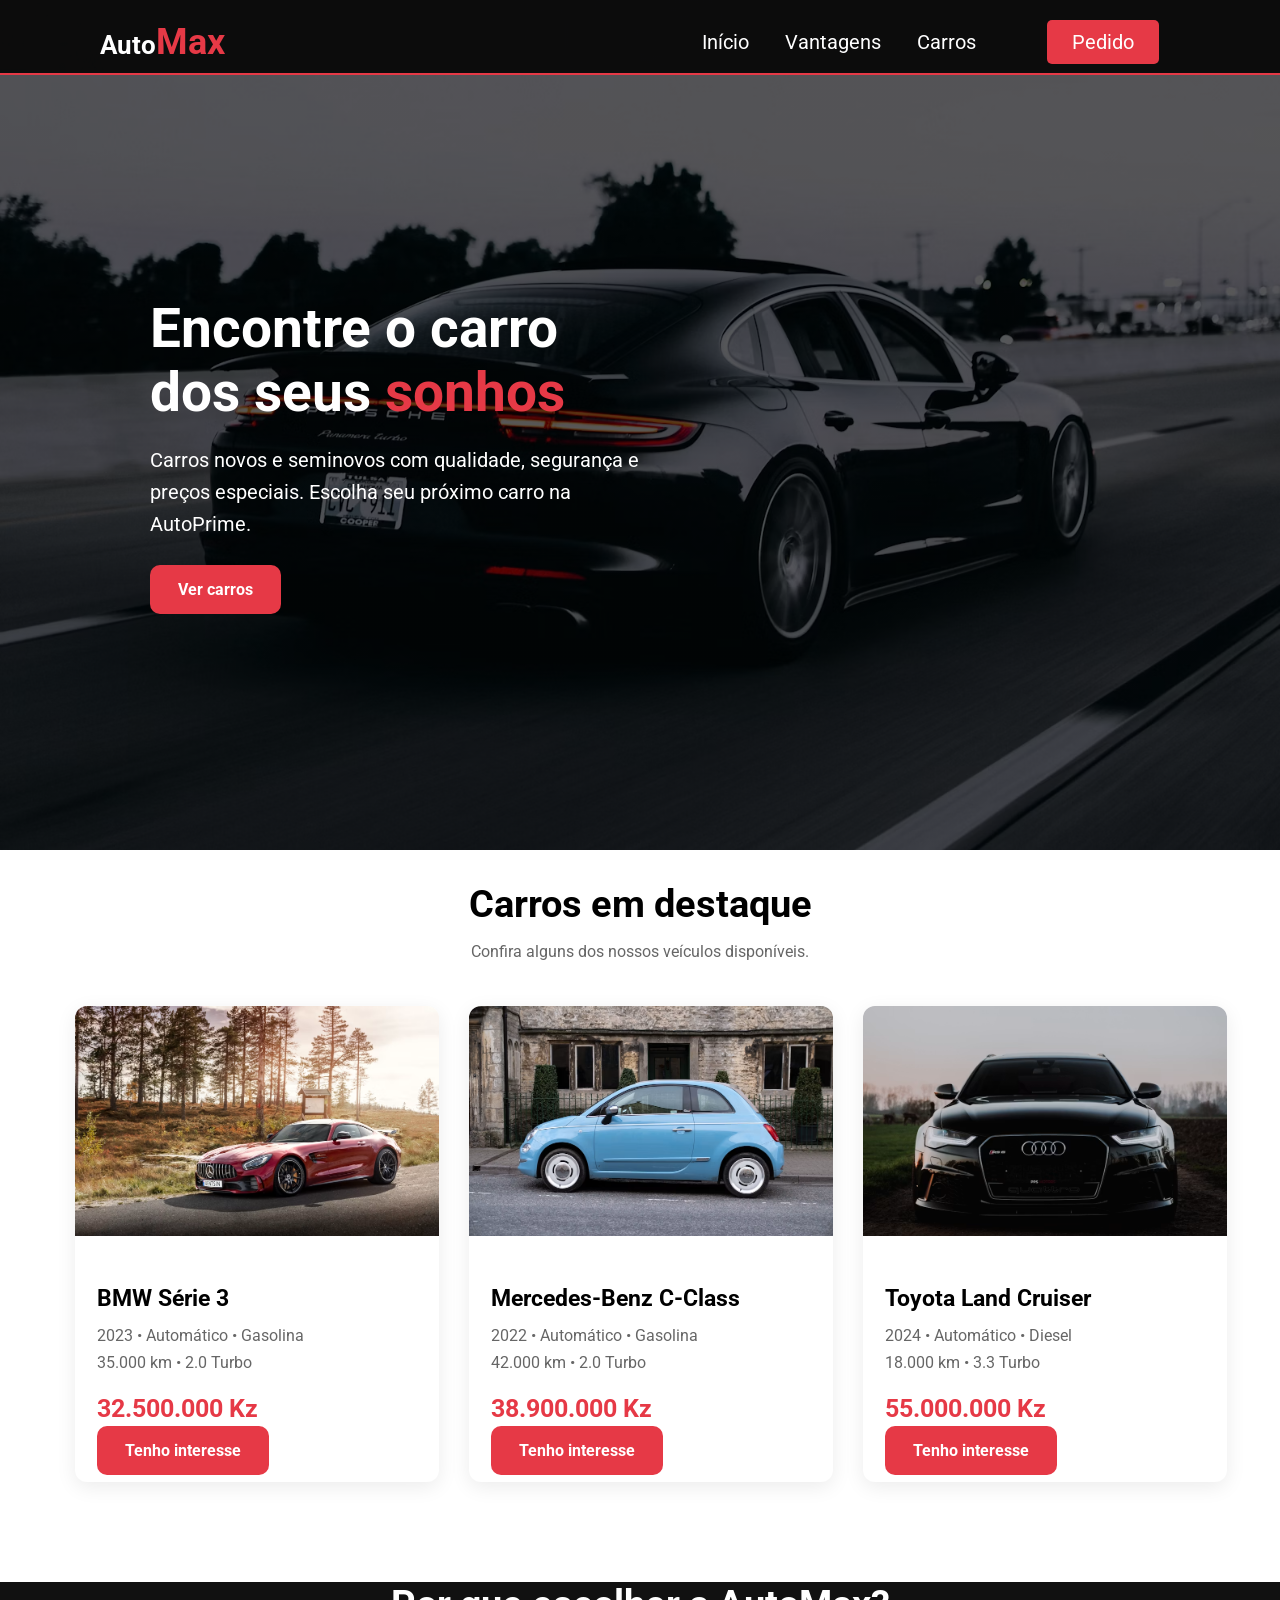
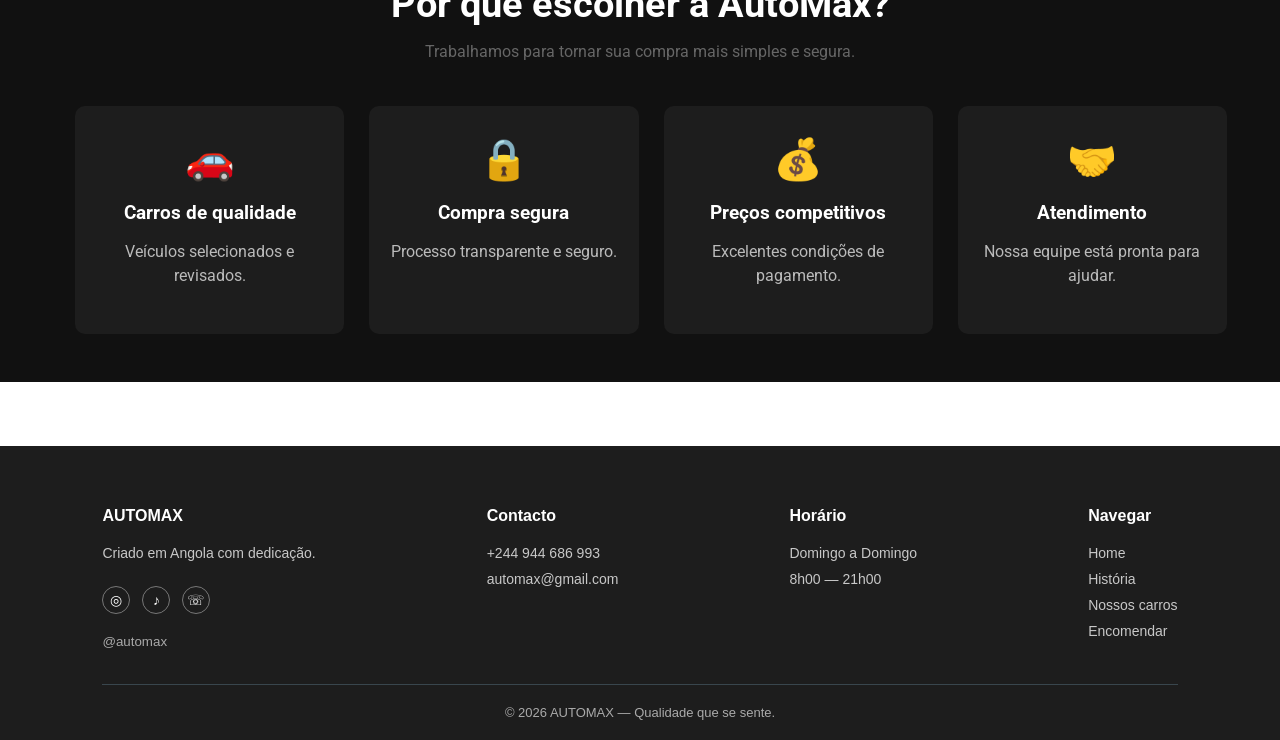
==== index.html @ fa8599f4 "Primeiro commit" ====
<!DOCTYPE html>
<html lang="bt-br">
<head>
    <meta charset="UTF-8">
    <meta name="viewport" content="width=device-width, initial-scale=1.0">
    <link rel="stylesheet" href="estilo.css">
    <title>AutoMax - Venda de Carros</title>
</head>
<body>
  <header>
        <nav class="navbar">
       <div class="logo">
           <h1>Auto<small>Max</small></h1>
       </div>

       <div class="menu">
        <a href="index.html">Início</a>
        <a href="#vantagens">Vantagens</a>
        <a href="Nossos carros.html">Carros</a>
        <a id="botao" href="pedido.html">Pedido</a>
       </div>
    </nav>
  </header>

  <section class="hero">
    <div class="hero-content">


       <h1>Encontre o carro dos seus <span>sonhos</span></h1>

            <p>
                Carros novos e seminovos com qualidade, segurança
                e preços especiais. Escolha seu próximo carro na AutoPrime.
            </p>

            <a href="Nossos carros.html" class="btn">
                Ver carros
            </a>
    </div>
  </section>
     
  <section style="margin-bottom: 100px;" class="car">
    <div class="titulo">
      <h2>Carros em destaque</h2>

      <p>Confira alguns dos nossos veículos disponíveis.</p>
    </div>

      <div class="cars">

            <!-- CARRO 1 -->

            <div class="car-card">

                <img
                    class="car-image"
                    src="carro1.avif"
                    alt="BMW Série 3">

                <div class="car-info">

                    <h3>BMW Série 3</h3>

                    <div class="car-details">
                        2023 • Automático • Gasolina<br>
                        35.000 km • 2.0 Turbo
                    </div>

                    <div class="price">
                        32.500.000 Kz
                    </div>

                    <a href="pedido.html" class="bt">
                        Tenho interesse
                    </a>

                </div>

            </div>


            <!-- CARRO 2 -->

            <div class="car-card">

                <img
                    class="car-image"
                    src="carro2.avif"
                    alt="Mercedes Benz"
                >

                <div class="car-info">

                    <h3>Mercedes-Benz C-Class</h3>

                    <div class="car-details">
                        2022 • Automático • Gasolina<br>
                        42.000 km • 2.0 Turbo
                    </div>

                    <div class="price">
                        38.900.000 Kz
                    </div>

                    <a href="pedido.html" class="bt">
                        Tenho interesse
                    </a>

                </div>

            </div>


            <!-- CARRO 3 -->

            <div class="car-card">

                <img
                    class="car-image"
                    src="carro3.avif"
                    alt="SUV">

                <div class="car-info">

                    <h3>Toyota Land Cruiser</h3>

                    <div class="car-details">
                        2024 • Automático • Diesel<br>
                        18.000 km • 3.3 Turbo
                    </div>

                    <div class="price">
                        55.000.000 Kz
                    </div>

                    <a href="pedido.html" class="bt">
                    Tenho interesse
                  </a>
                  
                </div>

            </div>


  </section>

<section class="section benefits" id="vantagens">

        <div class="titulo">

            <h2>Por que escolher a AutoMax?</h2>

            <p>
                Trabalhamos para tornar sua compra mais simples e segura.
            </p>

        </div>


        <div class="benefit-grid">

            <div class="benefit">

                <div class="icon">🚗</div>

                <h3>Carros de qualidade</h3>

                <p>
                    Veículos selecionados e revisados.
                </p>

            </div>


            <div class="benefit">

                <div class="icon">🔒</div>

                <h3>Compra segura</h3>

                <p>
                    Processo transparente e seguro.
                </p>

            </div>


            <div class="benefit">

                <div class="icon">💰</div>

                <h3>Preços competitivos</h3>

                <p>
                    Excelentes condições de pagamento.
                </p>

            </div>


            <div class="benefit">

                <div class="icon">🤝</div>

                <h3>Atendimento</h3>

                <p>
                    Nossa equipe está pronta para ajudar.
                </p>

            </div>

        </div>

    </section>
<footer style="margin-top: 5%;" class="footer">
    <div class="footer-container">

        <div class="footer-col">
            <h3>AUTOMAX</h3>
            <p>Criado em Angola com dedicação.</p>

            <div class="social">
                <a href="#">◎</a>
                <a href="#">♪</a>
                <a href="#">☏</a>
            </div>

            <small>@automax</small>
        </div>


        <div class="footer-col">
            <h3>Contacto</h3>
            <p>+244 944 686 993</p>
            <p>automax@gmail.com</p>
        </div>


        <div class="footer-col">
            <h3>Horário</h3>
            <p>Domingo a Domingo</p>
            <p>8h00 — 21h00</p>
        </div>


        <div class="footer-col">
            <h3>Navegar</h3>
            <a href="#">Home</a>
            <a href="#">História</a>
            <a href="#">Nossos carros</a>
            <a href="#">Encomendar</a>
        </div>

    </div>


    <div class="copyright">
        © 2026 AUTOMAX — Qualidade que se sente.
    </div>

</body>
</html>
---- estilo.css ----
@import url('https://fonts.googleapis.com/css2?family=Lobster&family=Roboto:ital,wght@0,100..900;1,100..900&display=swap');
*{
    box-sizing: border-box;
    padding-left: 0;
}
 
body{
    margin: 0;
     font-family: "Roboto", sans-serif;
     color: var(--cream);
     background: var(--black);
     overflow-x: hidden;
}

header{
    position: fixed;
    width: 100%;
    height: 75px;
}

.navbar{
    display: flex;
    flex-flow: row wrap;
    height: 100%;
     background: rgba(0, 0, 0, 0.853);
    justify-content: center;
    align-items: center;
    border-bottom: 2px solid #e63946;
    }

    
button{
     background: red;
    padding: 10px 25px;
    color: black;
    border-radius: 5px;
    margin-right: 10%;
    margin-left: 5%;
    margin-top: 5%;
}

   button:hover{
        border: none;
   color: white;
   }

.logo h1{
    flex: 20%;
    margin-left:10px;
    margin-left: 100px;
    color:white;
}

.logo h1 small{
    color: #e63946;
    font-size: 36px;
}

.logo{
   
    color:#180F4A;
    font-size:17px;
    text-align: right;
}

.menu{
    flex: 70%;
    text-align: right;
    padding: 20px;
}  

.menu a{
    color: white;
    text-decoration: none;
    font-size: 20px;
    padding: 20px 16px;
    transition: 0.3s;
}
.menu a:hover{
   color:  #e63946;
    border-top: 4px solid  #e63946;
    transform: translateY(-3px);
}

#botao{
    background: #e63946;
    padding: 10px 25px;
    color: white;
    border-radius: 5px;
    margin-right: 10%;
    margin-left: 5%;
    opacity: 1;
}

#botao:hover{
    border: none;
    opacity: 0.7;
    transform: translateY(-3px);
}

.hero{
    width: 100%;
    height: 850px;
    display: flex;
    align-items: center;
    background:linear-gradient(rgba(0,0,0,0.65), rgba(0,0,0,0.65)),
    url("fundo.avif");
    background-size: cover;
    color: white;
    background-position: center;
}

.hero-content{
    max-width: 650px;
}

.hero h1{
    margin-left: 150px;
    color: white;
    font-size: 55px;
    margin-bottom: 20px;
}

.hero span{
    color: #e63946;
}

.hero p{
    margin-left: 150px;
    font-size: 20px;
    margin-bottom: 40px;
    line-height: 1.6;
}

.btn{
    margin-left: 150px;
    margin-top: 20px;
    text-decoration: none;
    font-weight: bold;
    color: white;
    padding: 15px 28px;
    background: #e63946;
    border-radius: 10px;
    opacity: 1;
}

.btn:hover{
    transform: translateY(-3px);
    opacity: 0.7;
}

section .titulo{
    text-align: center;
    margin-bottom: 45px;
}

section .titulo h2{
    font-size: 38px;
    margin-bottom: 10px;
}

section .titulo p{
    color: #666;
}

 .cars{
    width: 90%;
    display: grid;
    grid-template-columns: repeat(3, 1fr);
    gap: 30px;
    margin-left: 75px;
}

.car-card{
    background: white;
    border-radius: 12px;
    overflow: hidden;
    box-shadow: 0 5px 20px rgba(0,0,0,0.08);
    transition: 0.3s;
}

.car-card:hover{
    transform: translateY(-8px);
    box-shadow: 0 10px 30px rgba(0,0,0,0.15);
}

.car-image{
    width: 100%;
    height: 230px;
    object-fit: cover;
}

.car-info{
    padding: 22px;
}

.car-info h3{
    font-size: 23px;
    margin-bottom: 10px;
}

.car-details{
    color: #666;
    margin-bottom: 18px;
    line-height: 1.7;
}

.price{
    font-size: 25px;
    font-weight: bold;
    color: #e63946;
    margin-bottom: 18px;
}

.bt{
    margin-bottom: 40px;
    margin-top: 40px;
    text-decoration: none;
    font-weight: bold;
    color: white;
    padding: 15px 28px;
    background: #e63946;
    border-radius: 10px;
    opacity: 1;
}

.bt:hover{
    transform: translateY(-3px);
    opacity: 0.7;
}

.benefits{
    height: 400px;
    background: #111;
    color: white;
}

.benefit-grid{
    width: 90%;
    margin-left: 75px;
    display: grid;
    grid-template-columns: repeat(4,1fr);
    gap: 25px;
}

.benefit{
    text-align: center;
    padding: 30px 20px;
    background: #1d1d1d;
    border-radius: 10px;
}

.benefit .icon{
    font-size: 40px;
    margin-bottom: 15px;
}

.benefit h3{
    margin-bottom: 10px;
}

.benefit p{
    color: #bbb;
    line-height: 1.5;
}





.form-container{
    max-width:850px;
    margin:auto;
    background:white;
    padding:35px;
    border-radius:20px;
    box-shadow:0 5px 25px #ddd;

}

.form-grid{
    margin-top: 5%;
    display:grid;
    grid-template-columns:1fr 1fr;
    gap:25px;

}

label{

    font-size:13px;
    color:black;
    margin-bottom:8px;

}

.input-box{

    display:flex;
    flex-direction:column;

}

input, select, textarea{

    padding:15px;
    border:none;
    background:rgba(255, 255, 0, 0.075);
    border-radius:25px;
    outline:none;
    font-size:14px;

}

.title{
    display:flex;
    align-items:center;
    gap:15px;
    margin-bottom:30px;
}

.number{
    width:35px;
    height:35px;
    background:#e63946;
    color:white;
    border-radius:50%;
    display:flex;
    justify-content:center;
    align-items:center;
}

.form-grid{
    display:grid;
    grid-template-columns:1fr 1fr;
    gap:25px;
}

.input-box{
    display:flex;
    flex-direction:column;
}

label{
    font-size:13px;
    margin-bottom:8px;
}

input,select,textarea{
    padding:15px;
    border:none;
    background:#f1f1f1;
    border-radius:25px;
}

textarea{
    height:100px;
    resize:none;
}

.full{
    grid-column:1/3;
}

.payment-box{
    border:2px solid #54c7b0;
    padding:20px;
    border-radius:15px;
}

button{
    width:100%;
    margin-top:25px;
    padding:16px;
    border:none;
    border-radius:30px;
    background:#2bb673;
    color:white;
    font-size:16px;
    cursor:pointer;
}

@media(max-width:700px){
.form-grid{
    grid-template-columns:1fr;
}

.full{
    grid-column:auto;
}
}







.footer{
    background: #1d1d1d;
    color:white;
    padding:45px 8% 20px;
    font-family:Arial, sans-serif;
}


.footer-container{
    display:flex;
    justify-content:space-between;
    gap:30px;
    flex-wrap:wrap;
}


.footer-col{
    display:flex;
    flex-direction:column;
}


.footer-col h3{
    font-size:16px;
    margin-bottom:15px;
}


.footer-col p{
    margin:5px 0;
    color:#c8c8c8;
    font-size:14px;
}


.footer-col a{
    text-decoration:none;
    color:#c8c8c8;
    margin:5px 0;
    font-size:14px;
}


.social{
    display:flex;
    gap:12px;
    margin:15px 0;
}


.social a{
    width:28px;
    height:28px;
    border:1px solid #777;
    border-radius:50%;
    display:flex;
    align-items:center;
    justify-content:center;
    color:white;
}


.footer small{
    color:#aaa;
}


.copyright{
    border-top:1px solid #39464d;
    text-align:center;
    margin-top:35px;
    padding-top:20px;
    color:#aaa;
    font-size:13px;
}


/* Responsivo */
@media(max-width:700px){

.footer-container{
    flex-direction:column;
}

}
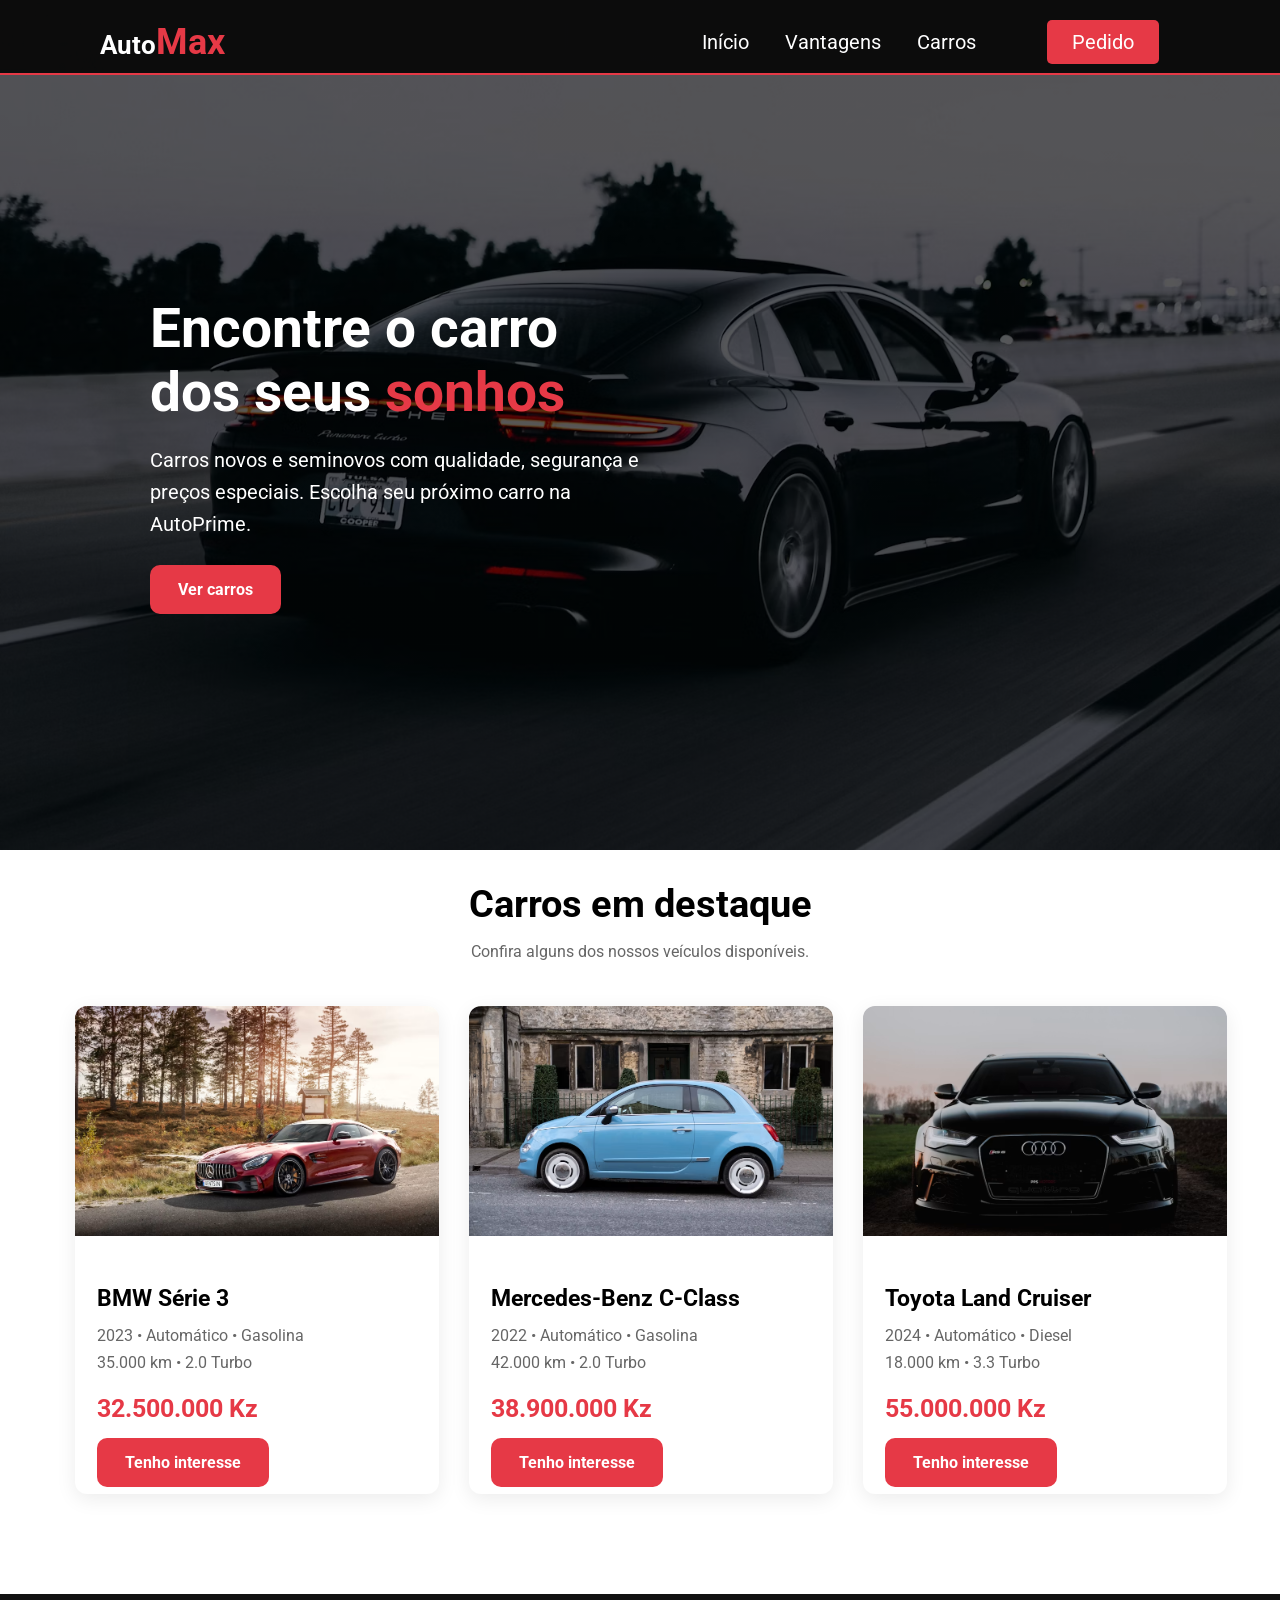
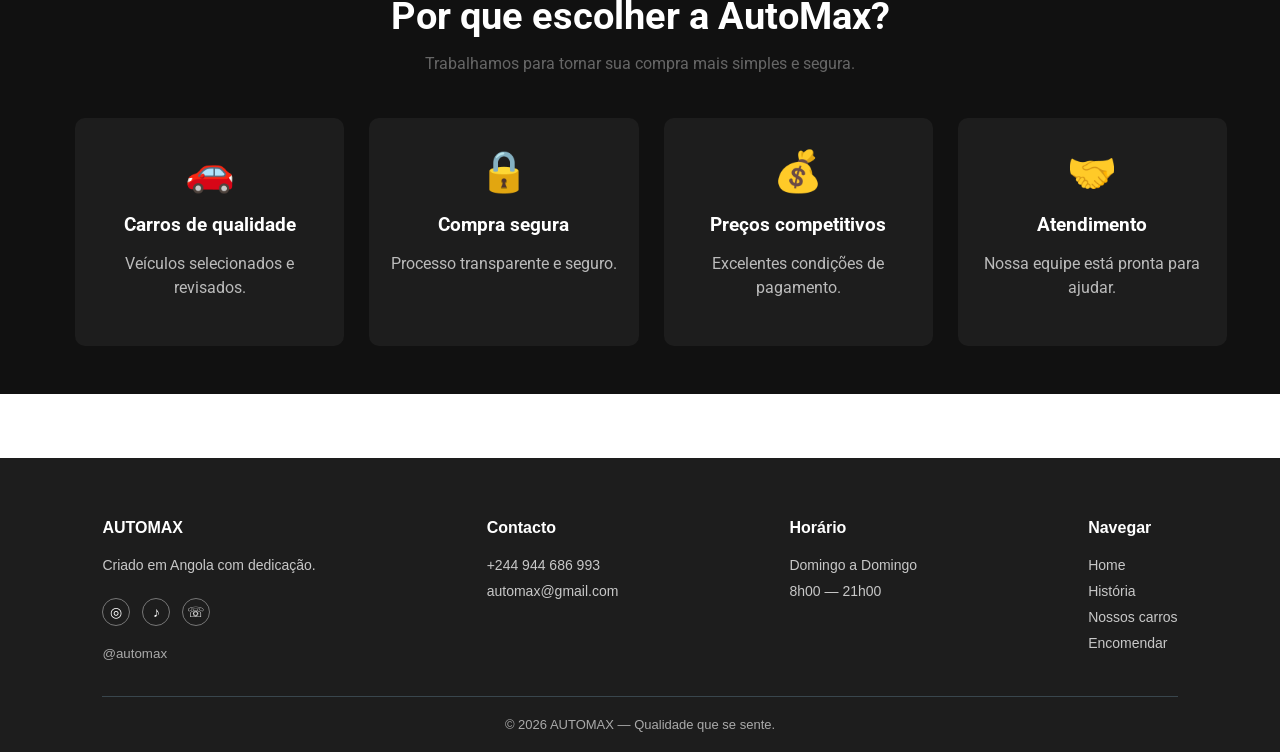
==== commit dc3e07de: "Atualizei o site" ====
--- a/index.html
+++ b/index.html
@@ -70,7 +70,7 @@
                         32.500.000 Kz
                     </div>
 
-                    <a href="pedido.html" class="bt">
+                    <a style="margin-top: 30%;" href="pedido.html" class="bt">
                         Tenho interesse
                     </a>
 
--- a/estilo.css
+++ b/estilo.css
@@ -209,11 +209,11 @@
     font-size: 25px;
     font-weight: bold;
     color: #e63946;
-    margin-bottom: 18px;
+    margin-bottom:30px;
 }
 
 .bt{
-    margin-bottom: 40px;
+    margin-bottom: 50px;
     margin-top: 40px;
     text-decoration: none;
     font-weight: bold;
